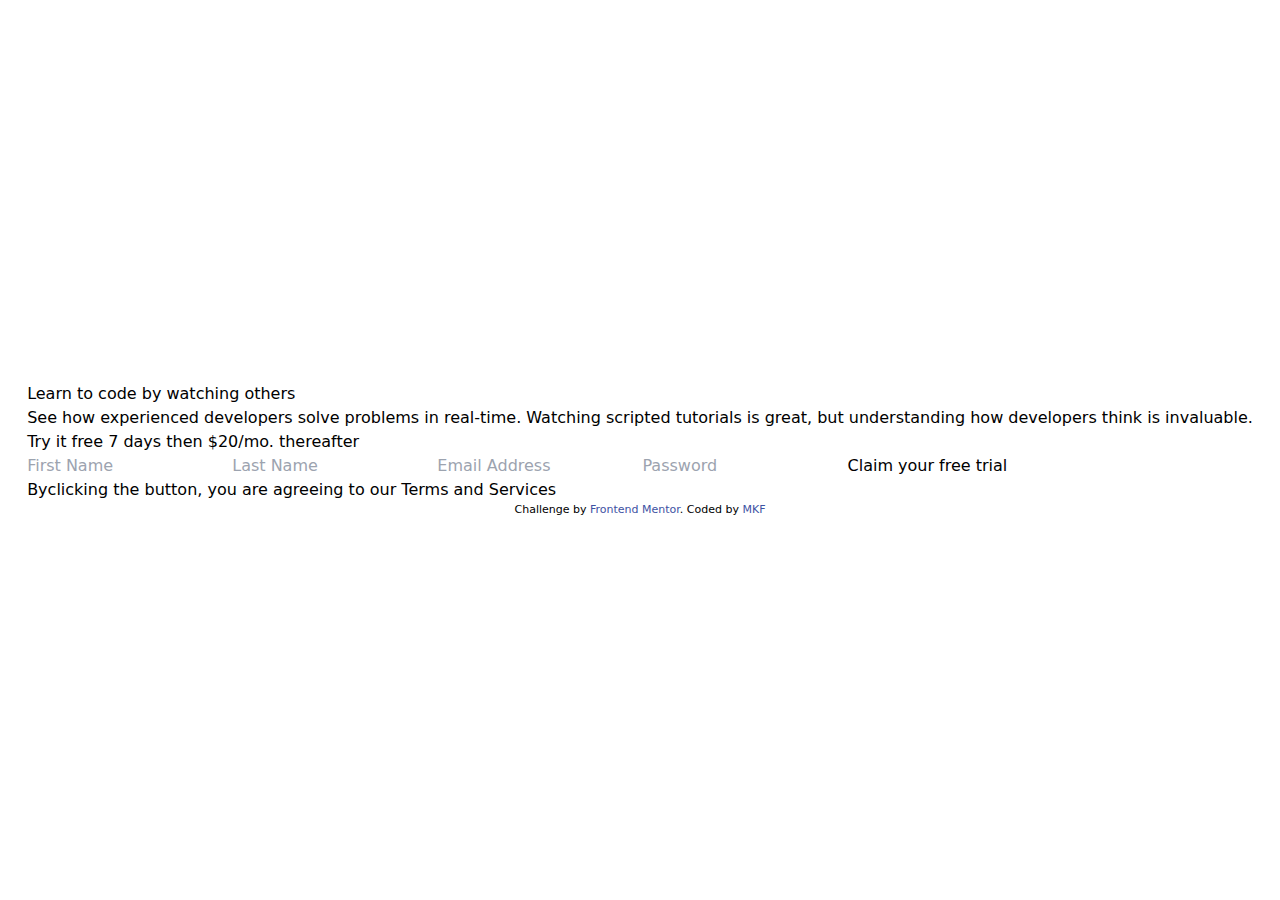
==== index.html @ ff84cf1b "test netlify settings and remove comment on meta tag" ====
<!DOCTYPE html>
<html lang="en">
  <head>
    <meta charset="UTF-8" />
    <meta name="viewport" content="width=device-width, initial-scale=1.0" />

    <link
      rel="icon"
      type="image/png"
      sizes="32x32"
      href="./images/favicon-32x32.png"
    />
    <link rel="preconnect" href="https://fonts.googleapis.com" />
    <link rel="preconnect" href="https://fonts.gstatic.com" crossorigin />
    <link
      href="https://fonts.googleapis.com/css2?family=Poppins:wght@400;500;600;700&display=swap"
      rel="stylesheet"
    />
    <link rel="stylesheet" href="css/style.css" />
    <title>Intro component with sign up form</title>

    <!-- Feel free to remove these styles or customise in your own stylesheet 👍 -->
    <style>
      .attribution {
        font-size: 11px;
        text-align: center;
      }
      .attribution a {
        color: hsl(228, 45%, 44%);
      }
    </style>
  </head>
  <body class="grid place-content-center min-h-screen">
    <main class="flex flex-col">
      <!-- -------------- First div start here ------------------------------- -->
      <div>
        <h1>Learn to code by watching others</h1>
        <p>
          See how experienced developers solve problems in real-time. Watching
          scripted tutorials is great, but understanding how developers think is
          invaluable.
        </p>
      </div>

      <!-- --------------- Second div start here ----------------------------- -->
      <div>
        <p>Try it free 7 days then $20/mo. thereafter</p>
        <form action="/" method="GET">
          <input type="text" placeholder="First Name" />
          <input type="text" placeholder="Last Name" />
          <input type="email" placeholder="Email Address" />
          <input type="password" placeholder="Password" />

          <button>Claim your free trial</button>
          <p>
            Byclicking the button, you are agreeing to our
            <span>Terms and Services</span>
          </p>
        </form>
      </div>
    </main>

    <footer>
      <p class="attribution">
        Challenge by
        <a href="https://www.frontendmentor.io?ref=challenge" target="_blank"
          >Frontend Mentor</a
        >. Coded by <a href="#">MKF</a>
      </p>
    </footer>
  </body>
</html>
---- css/style.css ----
/*
! tailwindcss v3.3.2 | MIT License | https://tailwindcss.com
*/

/*
1. Prevent padding and border from affecting element width. (https://github.com/mozdevs/cssremedy/issues/4)
2. Allow adding a border to an element by just adding a border-width. (https://github.com/tailwindcss/tailwindcss/pull/116)
*/

*,
::before,
::after {
  box-sizing: border-box;
  /* 1 */
  border-width: 0;
  /* 2 */
  border-style: solid;
  /* 2 */
  border-color: #e5e7eb;
  /* 2 */
}

::before,
::after {
  --tw-content: '';
}

/*
1. Use a consistent sensible line-height in all browsers.
2. Prevent adjustments of font size after orientation changes in iOS.
3. Use a more readable tab size.
4. Use the user's configured `sans` font-family by default.
5. Use the user's configured `sans` font-feature-settings by default.
6. Use the user's configured `sans` font-variation-settings by default.
*/

html {
  line-height: 1.5;
  /* 1 */
  -webkit-text-size-adjust: 100%;
  /* 2 */
  -moz-tab-size: 4;
  /* 3 */
  -o-tab-size: 4;
     tab-size: 4;
  /* 3 */
  font-family: ui-sans-serif, system-ui, -apple-system, BlinkMacSystemFont, "Segoe UI", Roboto, "Helvetica Neue", Arial, "Noto Sans", sans-serif, "Apple Color Emoji", "Segoe UI Emoji", "Segoe UI Symbol", "Noto Color Emoji";
  /* 4 */
  font-feature-settings: normal;
  /* 5 */
  font-variation-settings: normal;
  /* 6 */
}

/*
1. Remove the margin in all browsers.
2. Inherit line-height from `html` so users can set them as a class directly on the `html` element.
*/

body {
  margin: 0;
  /* 1 */
  line-height: inherit;
  /* 2 */
}

/*
1. Add the correct height in Firefox.
2. Correct the inheritance of border color in Firefox. (https://bugzilla.mozilla.org/show_bug.cgi?id=190655)
3. Ensure horizontal rules are visible by default.
*/

hr {
  height: 0;
  /* 1 */
  color: inherit;
  /* 2 */
  border-top-width: 1px;
  /* 3 */
}

/*
Add the correct text decoration in Chrome, Edge, and Safari.
*/

abbr:where([title]) {
  -webkit-text-decoration: underline dotted;
          text-decoration: underline dotted;
}

/*
Remove the default font size and weight for headings.
*/

h1,
h2,
h3,
h4,
h5,
h6 {
  font-size: inherit;
  font-weight: inherit;
}

/*
Reset links to optimize for opt-in styling instead of opt-out.
*/

a {
  color: inherit;
  text-decoration: inherit;
}

/*
Add the correct font weight in Edge and Safari.
*/

b,
strong {
  font-weight: bolder;
}

/*
1. Use the user's configured `mono` font family by default.
2. Correct the odd `em` font sizing in all browsers.
*/

code,
kbd,
samp,
pre {
  font-family: ui-monospace, SFMono-Regular, Menlo, Monaco, Consolas, "Liberation Mono", "Courier New", monospace;
  /* 1 */
  font-size: 1em;
  /* 2 */
}

/*
Add the correct font size in all browsers.
*/

small {
  font-size: 80%;
}

/*
Prevent `sub` and `sup` elements from affecting the line height in all browsers.
*/

sub,
sup {
  font-size: 75%;
  line-height: 0;
  position: relative;
  vertical-align: baseline;
}

sub {
  bottom: -0.25em;
}

sup {
  top: -0.5em;
}

/*
1. Remove text indentation from table contents in Chrome and Safari. (https://bugs.chromium.org/p/chromium/issues/detail?id=999088, https://bugs.webkit.org/show_bug.cgi?id=201297)
2. Correct table border color inheritance in all Chrome and Safari. (https://bugs.chromium.org/p/chromium/issues/detail?id=935729, https://bugs.webkit.org/show_bug.cgi?id=195016)
3. Remove gaps between table borders by default.
*/

table {
  text-indent: 0;
  /* 1 */
  border-color: inherit;
  /* 2 */
  border-collapse: collapse;
  /* 3 */
}

/*
1. Change the font styles in all browsers.
2. Remove the margin in Firefox and Safari.
3. Remove default padding in all browsers.
*/

button,
input,
optgroup,
select,
textarea {
  font-family: inherit;
  /* 1 */
  font-size: 100%;
  /* 1 */
  font-weight: inherit;
  /* 1 */
  line-height: inherit;
  /* 1 */
  color: inherit;
  /* 1 */
  margin: 0;
  /* 2 */
  padding: 0;
  /* 3 */
}

/*
Remove the inheritance of text transform in Edge and Firefox.
*/

button,
select {
  text-transform: none;
}

/*
1. Correct the inability to style clickable types in iOS and Safari.
2. Remove default button styles.
*/

button,
[type='button'],
[type='reset'],
[type='submit'] {
  -webkit-appearance: button;
  /* 1 */
  background-color: transparent;
  /* 2 */
  background-image: none;
  /* 2 */
}

/*
Use the modern Firefox focus style for all focusable elements.
*/

:-moz-focusring {
  outline: auto;
}

/*
Remove the additional `:invalid` styles in Firefox. (https://github.com/mozilla/gecko-dev/blob/2f9eacd9d3d995c937b4251a5557d95d494c9be1/layout/style/res/forms.css#L728-L737)
*/

:-moz-ui-invalid {
  box-shadow: none;
}

/*
Add the correct vertical alignment in Chrome and Firefox.
*/

progress {
  vertical-align: baseline;
}

/*
Correct the cursor style of increment and decrement buttons in Safari.
*/

::-webkit-inner-spin-button,
::-webkit-outer-spin-button {
  height: auto;
}

/*
1. Correct the odd appearance in Chrome and Safari.
2. Correct the outline style in Safari.
*/

[type='search'] {
  -webkit-appearance: textfield;
  /* 1 */
  outline-offset: -2px;
  /* 2 */
}

/*
Remove the inner padding in Chrome and Safari on macOS.
*/

::-webkit-search-decoration {
  -webkit-appearance: none;
}

/*
1. Correct the inability to style clickable types in iOS and Safari.
2. Change font properties to `inherit` in Safari.
*/

::-webkit-file-upload-button {
  -webkit-appearance: button;
  /* 1 */
  font: inherit;
  /* 2 */
}

/*
Add the correct display in Chrome and Safari.
*/

summary {
  display: list-item;
}

/*
Removes the default spacing and border for appropriate elements.
*/

blockquote,
dl,
dd,
h1,
h2,
h3,
h4,
h5,
h6,
hr,
figure,
p,
pre {
  margin: 0;
}

fieldset {
  margin: 0;
  padding: 0;
}

legend {
  padding: 0;
}

ol,
ul,
menu {
  list-style: none;
  margin: 0;
  padding: 0;
}

/*
Prevent resizing textareas horizontally by default.
*/

textarea {
  resize: vertical;
}

/*
1. Reset the default placeholder opacity in Firefox. (https://github.com/tailwindlabs/tailwindcss/issues/3300)
2. Set the default placeholder color to the user's configured gray 400 color.
*/

input::-moz-placeholder, textarea::-moz-placeholder {
  opacity: 1;
  /* 1 */
  color: #9ca3af;
  /* 2 */
}

input::placeholder,
textarea::placeholder {
  opacity: 1;
  /* 1 */
  color: #9ca3af;
  /* 2 */
}

/*
Set the default cursor for buttons.
*/

button,
[role="button"] {
  cursor: pointer;
}

/*
Make sure disabled buttons don't get the pointer cursor.
*/

:disabled {
  cursor: default;
}

/*
1. Make replaced elements `display: block` by default. (https://github.com/mozdevs/cssremedy/issues/14)
2. Add `vertical-align: middle` to align replaced elements more sensibly by default. (https://github.com/jensimmons/cssremedy/issues/14#issuecomment-634934210)
   This can trigger a poorly considered lint error in some tools but is included by design.
*/

img,
svg,
video,
canvas,
audio,
iframe,
embed,
object {
  display: block;
  /* 1 */
  vertical-align: middle;
  /* 2 */
}

/*
Constrain images and videos to the parent width and preserve their intrinsic aspect ratio. (https://github.com/mozdevs/cssremedy/issues/14)
*/

img,
video {
  max-width: 100%;
  height: auto;
}

/* Make elements with the HTML hidden attribute stay hidden by default */

[hidden] {
  display: none;
}

*, ::before, ::after {
  --tw-border-spacing-x: 0;
  --tw-border-spacing-y: 0;
  --tw-translate-x: 0;
  --tw-translate-y: 0;
  --tw-rotate: 0;
  --tw-skew-x: 0;
  --tw-skew-y: 0;
  --tw-scale-x: 1;
  --tw-scale-y: 1;
  --tw-pan-x:  ;
  --tw-pan-y:  ;
  --tw-pinch-zoom:  ;
  --tw-scroll-snap-strictness: proximity;
  --tw-gradient-from-position:  ;
  --tw-gradient-via-position:  ;
  --tw-gradient-to-position:  ;
  --tw-ordinal:  ;
  --tw-slashed-zero:  ;
  --tw-numeric-figure:  ;
  --tw-numeric-spacing:  ;
  --tw-numeric-fraction:  ;
  --tw-ring-inset:  ;
  --tw-ring-offset-width: 0px;
  --tw-ring-offset-color: #fff;
  --tw-ring-color: rgb(59 130 246 / 0.5);
  --tw-ring-offset-shadow: 0 0 #0000;
  --tw-ring-shadow: 0 0 #0000;
  --tw-shadow: 0 0 #0000;
  --tw-shadow-colored: 0 0 #0000;
  --tw-blur:  ;
  --tw-brightness:  ;
  --tw-contrast:  ;
  --tw-grayscale:  ;
  --tw-hue-rotate:  ;
  --tw-invert:  ;
  --tw-saturate:  ;
  --tw-sepia:  ;
  --tw-drop-shadow:  ;
  --tw-backdrop-blur:  ;
  --tw-backdrop-brightness:  ;
  --tw-backdrop-contrast:  ;
  --tw-backdrop-grayscale:  ;
  --tw-backdrop-hue-rotate:  ;
  --tw-backdrop-invert:  ;
  --tw-backdrop-opacity:  ;
  --tw-backdrop-saturate:  ;
  --tw-backdrop-sepia:  ;
}

::backdrop {
  --tw-border-spacing-x: 0;
  --tw-border-spacing-y: 0;
  --tw-translate-x: 0;
  --tw-translate-y: 0;
  --tw-rotate: 0;
  --tw-skew-x: 0;
  --tw-skew-y: 0;
  --tw-scale-x: 1;
  --tw-scale-y: 1;
  --tw-pan-x:  ;
  --tw-pan-y:  ;
  --tw-pinch-zoom:  ;
  --tw-scroll-snap-strictness: proximity;
  --tw-gradient-from-position:  ;
  --tw-gradient-via-position:  ;
  --tw-gradient-to-position:  ;
  --tw-ordinal:  ;
  --tw-slashed-zero:  ;
  --tw-numeric-figure:  ;
  --tw-numeric-spacing:  ;
  --tw-numeric-fraction:  ;
  --tw-ring-inset:  ;
  --tw-ring-offset-width: 0px;
  --tw-ring-offset-color: #fff;
  --tw-ring-color: rgb(59 130 246 / 0.5);
  --tw-ring-offset-shadow: 0 0 #0000;
  --tw-ring-shadow: 0 0 #0000;
  --tw-shadow: 0 0 #0000;
  --tw-shadow-colored: 0 0 #0000;
  --tw-blur:  ;
  --tw-brightness:  ;
  --tw-contrast:  ;
  --tw-grayscale:  ;
  --tw-hue-rotate:  ;
  --tw-invert:  ;
  --tw-saturate:  ;
  --tw-sepia:  ;
  --tw-drop-shadow:  ;
  --tw-backdrop-blur:  ;
  --tw-backdrop-brightness:  ;
  --tw-backdrop-contrast:  ;
  --tw-backdrop-grayscale:  ;
  --tw-backdrop-hue-rotate:  ;
  --tw-backdrop-invert:  ;
  --tw-backdrop-opacity:  ;
  --tw-backdrop-saturate:  ;
  --tw-backdrop-sepia:  ;
}

.flex {
  display: flex;
}

.grid {
  display: grid;
}

.min-h-screen {
  min-height: 100vh;
}

.flex-col {
  flex-direction: column;
}

.place-content-center {
  place-content: center;
}
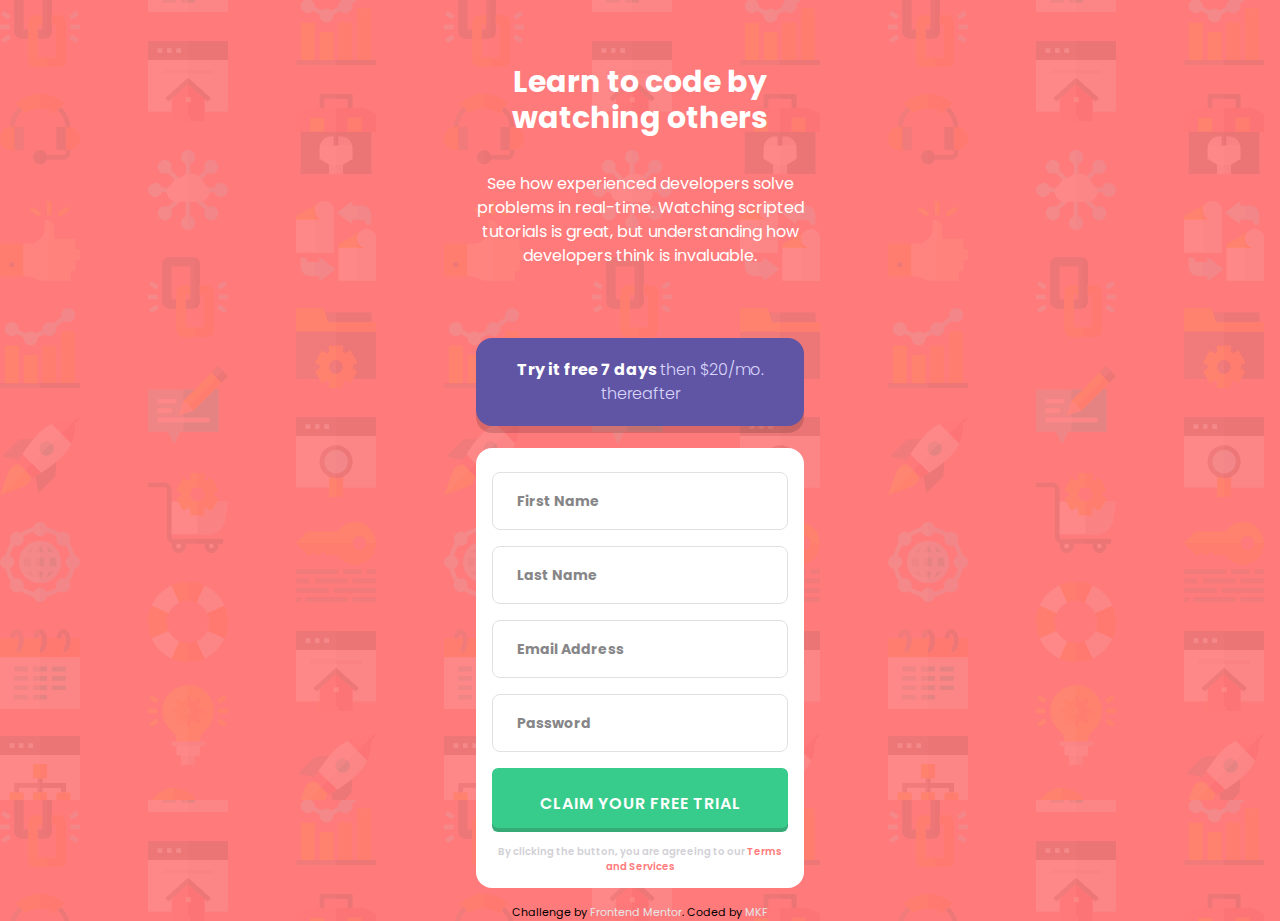
==== commit 7854a884: "finished mobile design" ====
--- a/index.html
+++ b/index.html
@@ -26,41 +26,42 @@
         text-align: center;
       }
       .attribution a {
-        color: hsl(228, 45%, 44%);
+        color: hsl(0, 0%, 90%);
       }
     </style>
   </head>
-  <body class="grid place-content-center min-h-screen">
-    <main class="flex flex-col">
+  <body class="grid place-content-center min-h-screen bg-mobile-bg bg-Red lg:bg-desktop-bg">
+    <main class="flex flex-col max-w-[328px] text-center mt-16">
       <!-- -------------- First div start here ------------------------------- -->
       <div>
-        <h1>Learn to code by watching others</h1>
-        <p>
+        <h1 class="text-white text-3xl font-bold mb-9">Learn to code by watching others</h1>
+        <p class="text-white mb-[70px]">
           See how experienced developers solve problems in real-time. Watching
           scripted tutorials is great, but understanding how developers think is
           invaluable.
         </p>
       </div>
+      
 
       <!-- --------------- Second div start here ----------------------------- -->
       <div>
-        <p>Try it free 7 days then $20/mo. thereafter</p>
-        <form action="/" method="GET">
+        <p class="bg-Blue text-white py-5 px-5 font-bold rounded-2xl mb-[22px]">Try it free 7 days <span class=" text-[#d9d5fb] font-light">then <br class="lg:hidden ">$20/mo. thereafter</span></p>
+        <form action="/" method="GET" class="min-h-[440px] bg-white rounded-2xl px-4">
           <input type="text" placeholder="First Name" />
           <input type="text" placeholder="Last Name" />
           <input type="email" placeholder="Email Address" />
           <input type="password" placeholder="Password" />
 
-          <button>Claim your free trial</button>
-          <p>
-            Byclicking the button, you are agreeing to our
-            <span>Terms and Services</span>
+          <button class="uppercase bg-Green  rounded-md p-[0.75em] pt-[1.5em] text-white w-full mt-2 font-semibold tracking-wider mb-4">Claim your free trial</button>
+          <p class="text-[10px] text-[#d2d1d7] font-semibold text-center">
+            By clicking the button, you are agreeing to <br class="lg:hidden">our
+            <span class="text-Red">Terms and Services</span>
           </p>
         </form>
       </div>
     </main>
 
-    <footer>
+    <footer class="mt-4">
       <p class="attribution">
         Challenge by
         <a href="https://www.frontendmentor.io?ref=challenge" target="_blank"
--- a/css/style.css
+++ b/css/style.css
@@ -44,7 +44,7 @@
   -o-tab-size: 4;
      tab-size: 4;
   /* 3 */
-  font-family: ui-sans-serif, system-ui, -apple-system, BlinkMacSystemFont, "Segoe UI", Roboto, "Helvetica Neue", Arial, "Noto Sans", sans-serif, "Apple Color Emoji", "Segoe UI Emoji", "Segoe UI Symbol", "Noto Color Emoji";
+  font-family: Poppins, sans-serif;
   /* 4 */
   font-feature-settings: normal;
   /* 5 */
@@ -522,6 +522,46 @@
   --tw-backdrop-sepia:  ;
 }
 
+.mb-9 {
+  margin-bottom: 2.25rem;
+}
+
+.mb-\[22px\] {
+  margin-bottom: 22px;
+}
+
+.mb-\[70px\] {
+  margin-bottom: 70px;
+}
+
+.mt-2 {
+  margin-top: 0.5rem;
+}
+
+.mb-4 {
+  margin-bottom: 1rem;
+}
+
+.mt-4 {
+  margin-top: 1rem;
+}
+
+.mt-9 {
+  margin-top: 2.25rem;
+}
+
+.mt-1 {
+  margin-top: 0.25rem;
+}
+
+.mt-14 {
+  margin-top: 3.5rem;
+}
+
+.mt-16 {
+  margin-top: 4rem;
+}
+
 .flex {
   display: flex;
 }
@@ -530,14 +570,261 @@
   display: grid;
 }
 
+.min-h-\[440px\] {
+  min-height: 440px;
+}
+
 .min-h-screen {
   min-height: 100vh;
 }
 
+.w-full {
+  width: 100%;
+}
+
+.max-w-\[328px\] {
+  max-width: 328px;
+}
+
 .flex-col {
   flex-direction: column;
 }
 
 .place-content-center {
   place-content: center;
+}
+
+.rounded-2xl {
+  border-radius: 1rem;
+}
+
+.rounded-xl {
+  border-radius: 0.75rem;
+}
+
+.rounded-md {
+  border-radius: 0.375rem;
+}
+
+.rounded-sm {
+  border-radius: 0.125rem;
+}
+
+.bg-Blue {
+  --tw-bg-opacity: 1;
+  background-color: hsl(248 32% 49% / var(--tw-bg-opacity));
+}
+
+.bg-Green {
+  --tw-bg-opacity: 1;
+  background-color: hsl(154 59% 51% / var(--tw-bg-opacity));
+}
+
+.bg-Red {
+  --tw-bg-opacity: 1;
+  background-color: hsl(0 100% 74% / var(--tw-bg-opacity));
+}
+
+.bg-white {
+  --tw-bg-opacity: 1;
+  background-color: rgb(255 255 255 / var(--tw-bg-opacity));
+}
+
+.bg-mobile-bg {
+  background-image: url('/images/bg-intro-mobile.png');
+}
+
+.p-4 {
+  padding: 1rem;
+}
+
+.p-\[0\.75em\] {
+  padding: 0.75em;
+}
+
+.px-4 {
+  padding-left: 1rem;
+  padding-right: 1rem;
+}
+
+.px-5 {
+  padding-left: 1.25rem;
+  padding-right: 1.25rem;
+}
+
+.py-5 {
+  padding-top: 1.25rem;
+  padding-bottom: 1.25rem;
+}
+
+.pt-3 {
+  padding-top: 0.75rem;
+}
+
+.pt-\[1\.5em\] {
+  padding-top: 1.5em;
+}
+
+.text-center {
+  text-align: center;
+}
+
+.text-3xl {
+  font-size: 1.875rem;
+  line-height: 2.25rem;
+}
+
+.text-sm {
+  font-size: 0.875rem;
+  line-height: 1.25rem;
+}
+
+.text-xs {
+  font-size: 0.75rem;
+  line-height: 1rem;
+}
+
+.text-\[10px\] {
+  font-size: 10px;
+}
+
+.font-bold {
+  font-weight: 700;
+}
+
+.font-light {
+  font-weight: 300;
+}
+
+.font-semibold {
+  font-weight: 600;
+}
+
+.font-extralight {
+  font-weight: 200;
+}
+
+.uppercase {
+  text-transform: uppercase;
+}
+
+.tracking-wider {
+  letter-spacing: 0.05em;
+}
+
+.text-white {
+  --tw-text-opacity: 1;
+  color: rgb(255 255 255 / var(--tw-text-opacity));
+}
+
+.text-GrayishBlue {
+  --tw-text-opacity: 1;
+  color: hsl(246 25% 77% / var(--tw-text-opacity));
+}
+
+.text-\[\#cbcad1\] {
+  --tw-text-opacity: 1;
+  color: rgb(203 202 209 / var(--tw-text-opacity));
+}
+
+.text-\[\#cccbd3\] {
+  --tw-text-opacity: 1;
+  color: rgb(204 203 211 / var(--tw-text-opacity));
+}
+
+.text-black {
+  --tw-text-opacity: 1;
+  color: rgb(0 0 0 / var(--tw-text-opacity));
+}
+
+.text-gray-500 {
+  --tw-text-opacity: 1;
+  color: rgb(107 114 128 / var(--tw-text-opacity));
+}
+
+.text-\[\#bbb6df\] {
+  --tw-text-opacity: 1;
+  color: rgb(187 182 223 / var(--tw-text-opacity));
+}
+
+.text-\[\#d1ccef\] {
+  --tw-text-opacity: 1;
+  color: rgb(209 204 239 / var(--tw-text-opacity));
+}
+
+.text-\[\#c7c5d1\] {
+  --tw-text-opacity: 1;
+  color: rgb(199 197 209 / var(--tw-text-opacity));
+}
+
+.text-\[\#\] {
+  color: #;
+}
+
+.text-\[\#9b95c4\] {
+  --tw-text-opacity: 1;
+  color: rgb(155 149 196 / var(--tw-text-opacity));
+}
+
+.text-\[\#d9d5fb\] {
+  --tw-text-opacity: 1;
+  color: rgb(217 213 251 / var(--tw-text-opacity));
+}
+
+.text-\[\#d2d1d7\] {
+  --tw-text-opacity: 1;
+  color: rgb(210 209 215 / var(--tw-text-opacity));
+}
+
+.text-Red {
+  --tw-text-opacity: 1;
+  color: hsl(0 100% 74% / var(--tw-text-opacity));
+}
+
+main div > p:first-child {
+  box-shadow: 0px 7px 0px 0px #00000024;
+}
+
+input {
+  text-indent: 0.5rem;
+  padding: 1em 1em;
+  border: 1px solid rgb(199, 199, 199);
+  border-radius: 8px;
+  border-color: #e1e1e1;
+  margin: 0.5em 0;
+  width: 100%;
+}
+
+input::-moz-placeholder {
+  font-weight: 700;
+  color: hsl(240, 1%, 53%);
+  font-size: 0.875rem;
+}
+
+input::placeholder {
+  font-weight: 700;
+  color: hsl(240, 1%, 53%);
+  font-size: 0.875rem;
+}
+
+input:first-child {
+  margin-top: 1.5em;
+}
+
+input:focus{
+  outline-color: hsl(0, 100%, 74%);
+}
+
+button {
+  box-shadow: 0 4px 0 0 hsl(154, 52%, 44%);
+}
+
+@media (min-width: 1024px) {
+  .lg\:hidden {
+    display: none;
+  }
+
+  .lg\:bg-desktop-bg {
+    background-image: url('/images/bg-intro-desktop.png');
+  }
 }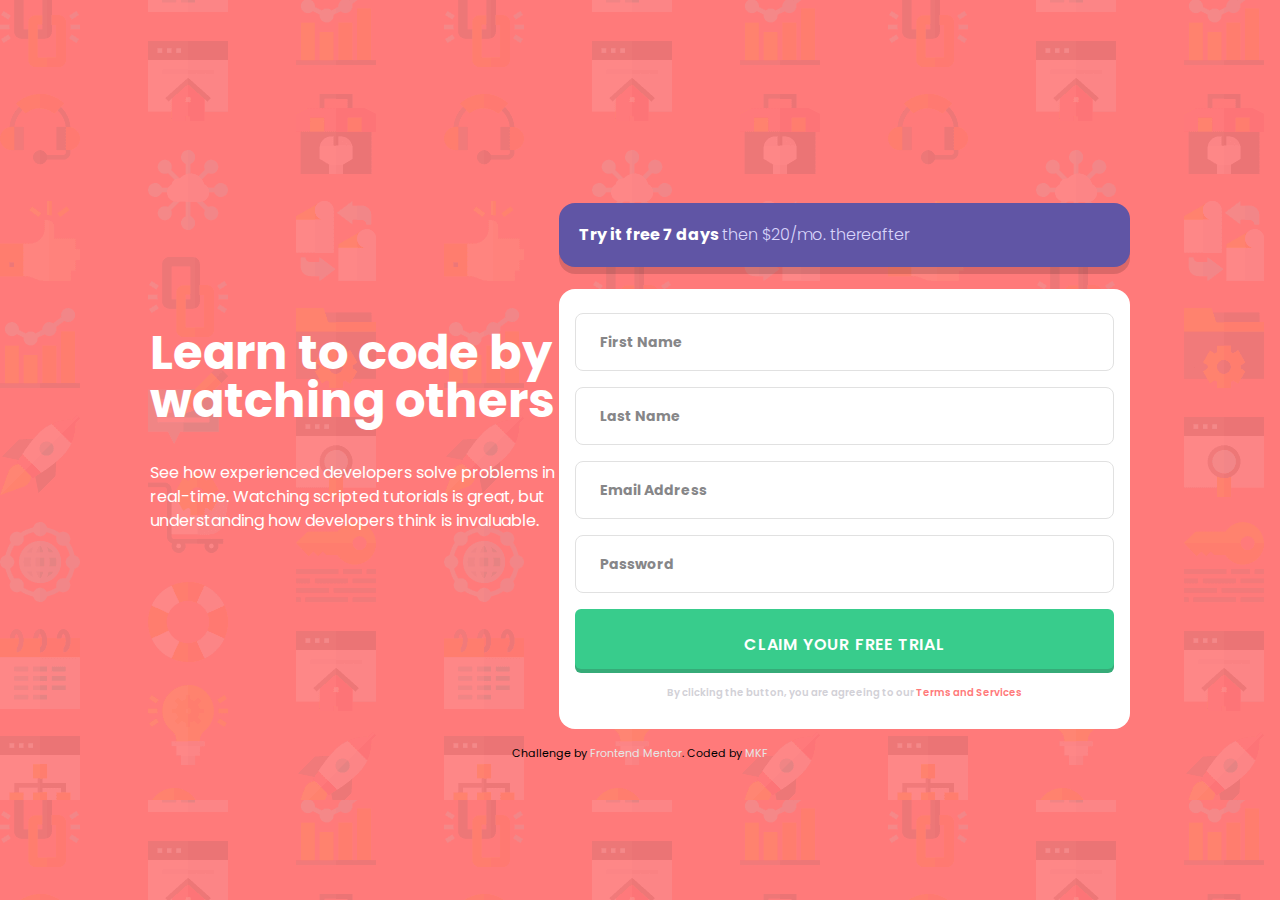
==== commit 531635dd: "layout for lg screen is done" ====
--- a/index.html
+++ b/index.html
@@ -31,10 +31,10 @@
     </style>
   </head>
   <body class="grid place-content-center min-h-screen bg-mobile-bg bg-Red lg:bg-desktop-bg">
-    <main class="flex flex-col max-w-[328px] text-center mt-16">
+    <main class="flex flex-col max-w-[328px] text-center mt-16 lg:flex-row lg:max-w-full lg:px-[150px] lg:text-left lg:items-center lg:gap:16">
       <!-- -------------- First div start here ------------------------------- -->
       <div>
-        <h1 class="text-white text-3xl font-bold mb-9">Learn to code by watching others</h1>
+        <h1 class="text-white text-3xl font-bold mb-9 lg:text-5xl">Learn to code by watching others</h1>
         <p class="text-white mb-[70px]">
           See how experienced developers solve problems in real-time. Watching
           scripted tutorials is great, but understanding how developers think is
--- a/css/style.css
+++ b/css/style.css
@@ -586,12 +586,20 @@
   max-width: 328px;
 }
 
+.cursor-pointer {
+  cursor: pointer;
+}
+
 .flex-col {
   flex-direction: column;
 }
 
 .place-content-center {
   place-content: center;
+}
+
+.items-center {
+  align-items: center;
 }
 
 .rounded-2xl {
@@ -824,7 +832,65 @@
     display: none;
   }
 
+  .lg\:w-full {
+    width: 100%;
+  }
+
+  .lg\:max-w-full {
+    max-width: 100%;
+  }
+
+  .lg\:flex-row {
+    flex-direction: row;
+  }
+
+  .lg\:items-center {
+    align-items: center;
+  }
+
+  .lg\:gap-8 {
+    gap: 2rem;
+  }
+
+  .lg\:gap-20 {
+    gap: 5rem;
+  }
+
+  .lg\:gap-16 {
+    gap: 4rem;
+  }
+
   .lg\:bg-desktop-bg {
     background-image: url('/images/bg-intro-desktop.png');
   }
+
+  .lg\:px-\[167px\] {
+    padding-left: 167px;
+    padding-right: 167px;
+  }
+
+  .lg\:px-\[16px\] {
+    padding-left: 16px;
+    padding-right: 16px;
+  }
+
+  .lg\:px-\[150px\] {
+    padding-left: 150px;
+    padding-right: 150px;
+  }
+
+  .lg\:text-left {
+    text-align: left;
+  }
+
+  .lg\:text-5xl {
+    font-size: 3rem;
+    line-height: 1;
+  }
+}
+
+@media (min-width: 1280px) {
+  .xl\:max-w-full {
+    max-width: 100%;
+  }
 }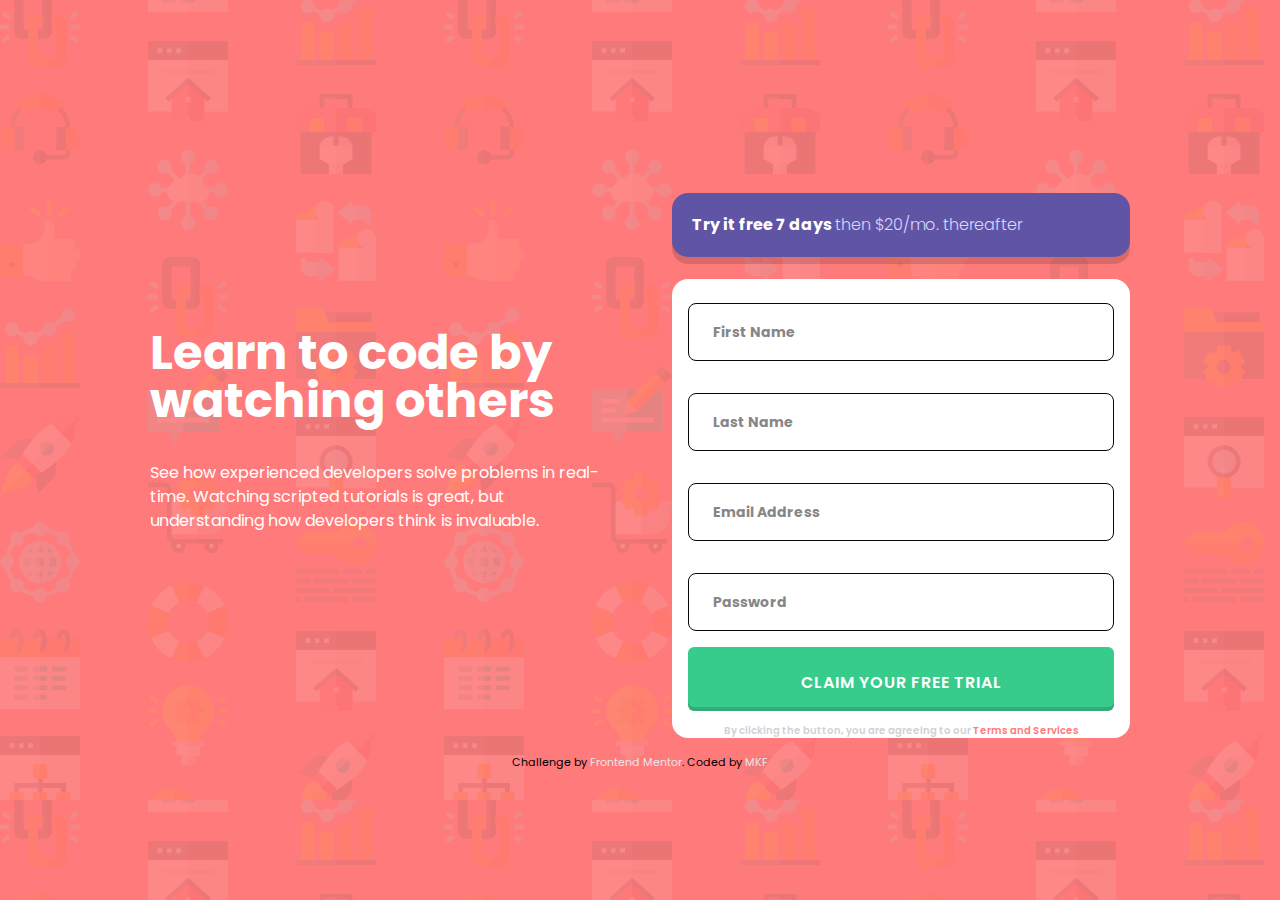
==== commit 9e942d4a: "finished desktop design" ====
--- a/index.html
+++ b/index.html
@@ -30,31 +30,63 @@
       }
     </style>
   </head>
-  <body class="grid place-content-center min-h-screen bg-mobile-bg bg-Red lg:bg-desktop-bg">
-    <main class="flex flex-col max-w-[328px] text-center mt-16 lg:flex-row lg:max-w-full lg:px-[150px] lg:text-left lg:items-center lg:gap:16">
+  <body
+    class="grid place-content-center min-h-screen bg-mobile-bg bg-Red lg:bg-desktop-bg"
+  >
+    <main
+      class="flex flex-col max-w-[328px] text-center mt-16 lg:flex-row lg:max-w-full lg:px-[150px] lg:text-left lg:items-center xl:gap-16"
+    >
       <!-- -------------- First div start here ------------------------------- -->
-      <div>
-        <h1 class="text-white text-3xl font-bold mb-9 lg:text-5xl">Learn to code by watching others</h1>
+      <div class="flex-1">
+        <h1 class="text-white text-3xl font-bold mb-9 lg:text-5xl">
+          Learn to code by watching others
+        </h1>
         <p class="text-white mb-[70px]">
           See how experienced developers solve problems in real-time. Watching
           scripted tutorials is great, but understanding how developers think is
           invaluable.
         </p>
       </div>
-      
 
       <!-- --------------- Second div start here ----------------------------- -->
-      <div>
-        <p class="bg-Blue text-white py-5 px-5 font-bold rounded-2xl mb-[22px]">Try it free 7 days <span class=" text-[#d9d5fb] font-light">then <br class="lg:hidden ">$20/mo. thereafter</span></p>
-        <form action="/" method="GET" class="min-h-[440px] bg-white rounded-2xl px-4">
-          <input type="text" placeholder="First Name" />
-          <input type="text" placeholder="Last Name" />
-          <input type="email" placeholder="Email Address" />
-          <input type="password" placeholder="Password" />
-
-          <button class="uppercase bg-Green  rounded-md p-[0.75em] pt-[1.5em] text-white w-full mt-2 font-semibold tracking-wider mb-4">Claim your free trial</button>
+      <div class="flex-1">
+        <p class="bg-Blue text-white py-5 px-5 font-bold rounded-2xl mb-[22px]">
+          Try it free 7 days
+          <span class="text-[#d9d5fb] font-light"
+            >then <br class="lg:hidden" />$20/mo. thereafter</span
+          >
+        </p>
+        <form
+          action="/"
+          method="GET"
+          class="min-h-[440px] bg-white rounded-2xl px-4"
+        >
+          <div class="relative">
+            <input type="text" placeholder="First Name" />
+            <p class="error-message">First name cannot be empty</p>
+            <img src="images/icon-error.svg" alt="error icon" class="absolute top-[38%] right-[2.75rem]"/>
+          </div>
+          <div class="relative"><input type="text" placeholder="Last Name" />
+            <p class="error-message">Last name cannot be empty</p>
+            <img src="images/icon-error.svg" alt="error icon" class="absolute top-[38%] right-[2.75rem]"/>
+          </div>
+          <div class="relative"><input type="email" placeholder="Email Address" />
+            <p class="error-message">Looks like this is not an email</p>
+            <img src="images/icon-error.svg" alt="error icon" class="absolute top-[38%] right-[2.75rem]"/>
+          </div>
+          <div class="relative"><input type="password" placeholder="Password" />
+          
+            <p class="error-message">Password cannot be empty</p>
+            <img src="images/icon-error.svg" alt="error icon" class="absolute top-[38%] right-[2.75rem]" id="last-error-icon"/>
+          </div>
+          <button
+            class="uppercase bg-Green rounded-md p-[0.75em] pt-[1.5em] text-white w-full mt-2 font-semibold tracking-wider mb-4"
+          >
+            Claim your free trial
+          </button>
           <p class="text-[10px] text-[#d2d1d7] font-semibold text-center">
-            By clicking the button, you are agreeing to <br class="lg:hidden">our
+            By clicking the button, you are agreeing to
+            <br class="lg:hidden" />our
             <span class="text-Red">Terms and Services</span>
           </p>
         </form>
--- a/css/style.css
+++ b/css/style.css
@@ -522,6 +522,26 @@
   --tw-backdrop-sepia:  ;
 }
 
+.absolute {
+  position: absolute;
+}
+
+.relative {
+  position: relative;
+}
+
+.right-\[2\.75rem\] {
+  right: 2.75rem;
+}
+
+.top-\[38\%\] {
+  top: 38%;
+}
+
+.mb-4 {
+  margin-bottom: 1rem;
+}
+
 .mb-9 {
   margin-bottom: 2.25rem;
 }
@@ -534,34 +554,18 @@
   margin-bottom: 70px;
 }
 
+.mt-16 {
+  margin-top: 4rem;
+}
+
 .mt-2 {
   margin-top: 0.5rem;
 }
 
-.mb-4 {
-  margin-bottom: 1rem;
-}
-
 .mt-4 {
   margin-top: 1rem;
 }
 
-.mt-9 {
-  margin-top: 2.25rem;
-}
-
-.mt-1 {
-  margin-top: 0.25rem;
-}
-
-.mt-14 {
-  margin-top: 3.5rem;
-}
-
-.mt-16 {
-  margin-top: 4rem;
-}
-
 .flex {
   display: flex;
 }
@@ -586,8 +590,8 @@
   max-width: 328px;
 }
 
-.cursor-pointer {
-  cursor: pointer;
+.flex-1 {
+  flex: 1 1 0%;
 }
 
 .flex-col {
@@ -598,24 +602,12 @@
   place-content: center;
 }
 
-.items-center {
-  align-items: center;
-}
-
 .rounded-2xl {
   border-radius: 1rem;
 }
 
-.rounded-xl {
-  border-radius: 0.75rem;
-}
-
 .rounded-md {
   border-radius: 0.375rem;
-}
-
-.rounded-sm {
-  border-radius: 0.125rem;
 }
 
 .bg-Blue {
@@ -642,10 +634,6 @@
   background-image: url('/images/bg-intro-mobile.png');
 }
 
-.p-4 {
-  padding: 1rem;
-}
-
 .p-\[0\.75em\] {
   padding: 0.75em;
 }
@@ -665,10 +653,6 @@
   padding-bottom: 1.25rem;
 }
 
-.pt-3 {
-  padding-top: 0.75rem;
-}
-
 .pt-\[1\.5em\] {
   padding-top: 1.5em;
 }
@@ -682,16 +666,6 @@
   line-height: 2.25rem;
 }
 
-.text-sm {
-  font-size: 0.875rem;
-  line-height: 1.25rem;
-}
-
-.text-xs {
-  font-size: 0.75rem;
-  line-height: 1rem;
-}
-
 .text-\[10px\] {
   font-size: 10px;
 }
@@ -708,16 +682,27 @@
   font-weight: 600;
 }
 
-.font-extralight {
-  font-weight: 200;
-}
-
 .uppercase {
   text-transform: uppercase;
 }
 
 .tracking-wider {
   letter-spacing: 0.05em;
+}
+
+.text-Red {
+  --tw-text-opacity: 1;
+  color: hsl(0 100% 74% / var(--tw-text-opacity));
+}
+
+.text-\[\#d2d1d7\] {
+  --tw-text-opacity: 1;
+  color: rgb(210 209 215 / var(--tw-text-opacity));
+}
+
+.text-\[\#d9d5fb\] {
+  --tw-text-opacity: 1;
+  color: rgb(217 213 251 / var(--tw-text-opacity));
 }
 
 .text-white {
@@ -725,68 +710,21 @@
   color: rgb(255 255 255 / var(--tw-text-opacity));
 }
 
-.text-GrayishBlue {
-  --tw-text-opacity: 1;
-  color: hsl(246 25% 77% / var(--tw-text-opacity));
-}
-
-.text-\[\#cbcad1\] {
-  --tw-text-opacity: 1;
-  color: rgb(203 202 209 / var(--tw-text-opacity));
-}
-
-.text-\[\#cccbd3\] {
-  --tw-text-opacity: 1;
-  color: rgb(204 203 211 / var(--tw-text-opacity));
-}
-
-.text-black {
-  --tw-text-opacity: 1;
-  color: rgb(0 0 0 / var(--tw-text-opacity));
-}
-
-.text-gray-500 {
-  --tw-text-opacity: 1;
-  color: rgb(107 114 128 / var(--tw-text-opacity));
-}
-
-.text-\[\#bbb6df\] {
-  --tw-text-opacity: 1;
-  color: rgb(187 182 223 / var(--tw-text-opacity));
-}
-
-.text-\[\#d1ccef\] {
-  --tw-text-opacity: 1;
-  color: rgb(209 204 239 / var(--tw-text-opacity));
-}
-
-.text-\[\#c7c5d1\] {
-  --tw-text-opacity: 1;
-  color: rgb(199 197 209 / var(--tw-text-opacity));
-}
-
-.text-\[\#\] {
-  color: #;
-}
-
-.text-\[\#9b95c4\] {
-  --tw-text-opacity: 1;
-  color: rgb(155 149 196 / var(--tw-text-opacity));
-}
-
-.text-\[\#d9d5fb\] {
-  --tw-text-opacity: 1;
-  color: rgb(217 213 251 / var(--tw-text-opacity));
-}
-
-.text-\[\#d2d1d7\] {
-  --tw-text-opacity: 1;
-  color: rgb(210 209 215 / var(--tw-text-opacity));
-}
-
-.text-Red {
+.error-message {
+  display: none;
+  border-width: 1px;
+  border-style: solid;
+  text-align: right;
+  font-size: 0.75rem;
+  line-height: 1rem;
+  font-weight: 600;
+  font-style: italic;
   --tw-text-opacity: 1;
   color: hsl(0 100% 74% / var(--tw-text-opacity));
+}
+
+[src="images/icon-error.svg"] {
+  display: none;
 }
 
 main div > p:first-child {
@@ -798,7 +736,8 @@
   padding: 1em 1em;
   border: 1px solid rgb(199, 199, 199);
   border-radius: 8px;
-  border-color: #e1e1e1;
+  /* border-color: #e1e1e1; */
+  border-color: #070707;
   margin: 0.5em 0;
   width: 100%;
 }
@@ -832,10 +771,6 @@
     display: none;
   }
 
-  .lg\:w-full {
-    width: 100%;
-  }
-
   .lg\:max-w-full {
     max-width: 100%;
   }
@@ -848,30 +783,8 @@
     align-items: center;
   }
 
-  .lg\:gap-8 {
-    gap: 2rem;
-  }
-
-  .lg\:gap-20 {
-    gap: 5rem;
-  }
-
-  .lg\:gap-16 {
-    gap: 4rem;
-  }
-
   .lg\:bg-desktop-bg {
     background-image: url('/images/bg-intro-desktop.png');
-  }
-
-  .lg\:px-\[167px\] {
-    padding-left: 167px;
-    padding-right: 167px;
-  }
-
-  .lg\:px-\[16px\] {
-    padding-left: 16px;
-    padding-right: 16px;
   }
 
   .lg\:px-\[150px\] {
@@ -890,7 +803,7 @@
 }
 
 @media (min-width: 1280px) {
-  .xl\:max-w-full {
-    max-width: 100%;
+  .xl\:gap-16 {
+    gap: 4rem;
   }
 }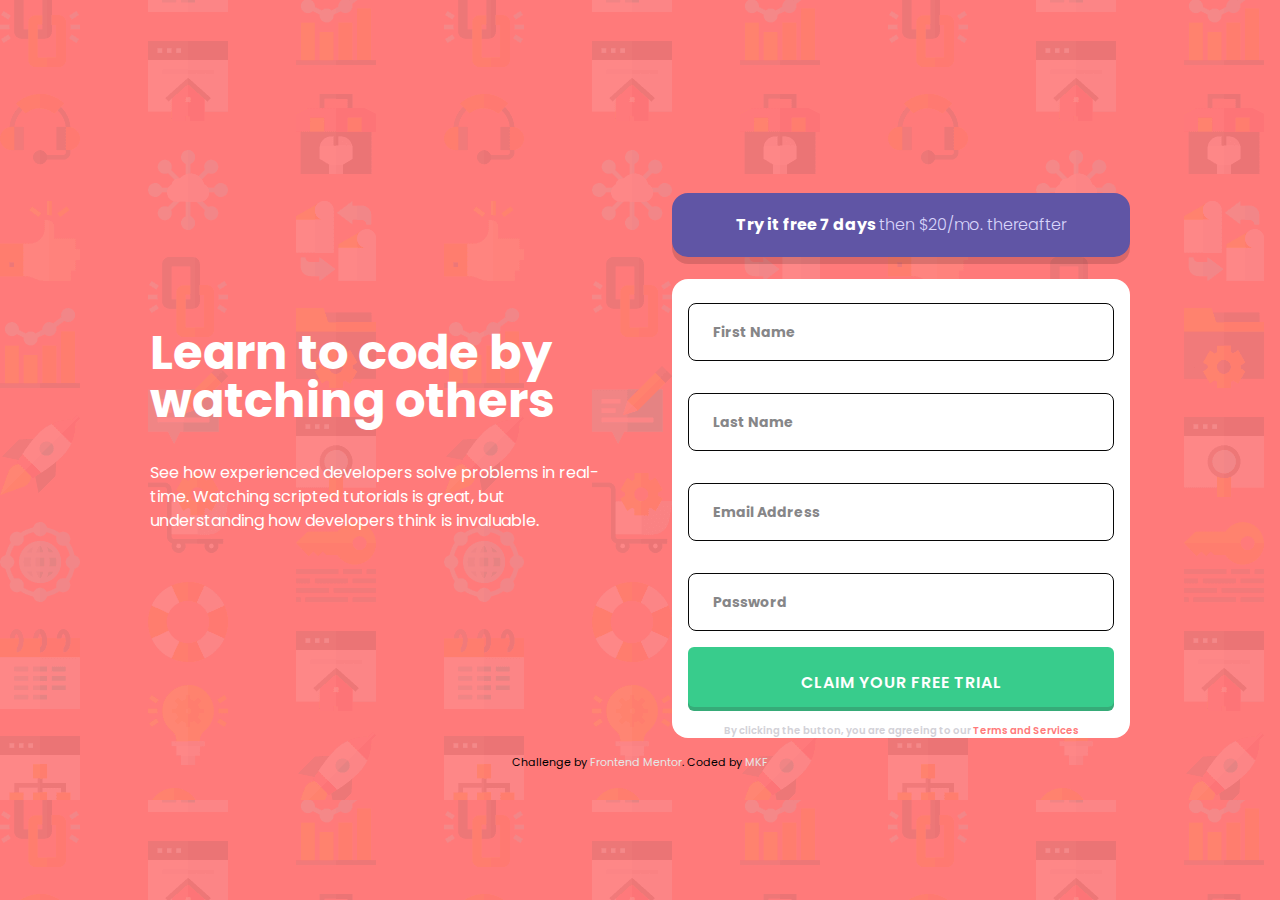
==== commit dcc3b094: "final solution with js completed" ====
--- a/index.html
+++ b/index.html
@@ -50,45 +50,72 @@
 
       <!-- --------------- Second div start here ----------------------------- -->
       <div class="flex-1">
-        <p class="bg-Blue text-white py-5 px-5 font-bold rounded-2xl mb-[22px]">
+        <p
+          class="bg-Blue text-white py-5 px-5 font-bold rounded-2xl mb-[22px] lg:text-center"
+        >
           Try it free 7 days
           <span class="text-[#d9d5fb] font-light"
             >then <br class="lg:hidden" />$20/mo. thereafter</span
           >
         </p>
         <form
-          action="/"
-          method="GET"
+          action="https://httpbin.org/post"
+          method="POST"
           class="min-h-[440px] bg-white rounded-2xl px-4"
+          novalidate
         >
-          <div class="relative">
-            <input type="text" placeholder="First Name" />
-            <p class="error-message">First name cannot be empty</p>
-            <img src="images/icon-error.svg" alt="error icon" class="absolute top-[38%] right-[2.75rem]"/>
-          </div>
-          <div class="relative"><input type="text" placeholder="Last Name" />
-            <p class="error-message">Last name cannot be empty</p>
-            <img src="images/icon-error.svg" alt="error icon" class="absolute top-[38%] right-[2.75rem]"/>
-          </div>
-          <div class="relative"><input type="email" placeholder="Email Address" />
-            <p class="error-message">Looks like this is not an email</p>
-            <img src="images/icon-error.svg" alt="error icon" class="absolute top-[38%] right-[2.75rem]"/>
-          </div>
-          <div class="relative"><input type="password" placeholder="Password" />
-          
-            <p class="error-message">Password cannot be empty</p>
-            <img src="images/icon-error.svg" alt="error icon" class="absolute top-[38%] right-[2.75rem]" id="last-error-icon"/>
-          </div>
-          <button
-            class="uppercase bg-Green rounded-md p-[0.75em] pt-[1.5em] text-white w-full mt-2 font-semibold tracking-wider mb-4"
-          >
-            Claim your free trial
-          </button>
-          <p class="text-[10px] text-[#d2d1d7] font-semibold text-center">
-            By clicking the button, you are agreeing to
-            <br class="lg:hidden" />our
-            <span class="text-Red">Terms and Services</span>
-          </p>
+          <fieldset>
+            <div class="relative">
+              <input type="text" placeholder="First Name"name="FirstName" />
+              <p class="error-message hidden">First name cannot be empty</p>
+              <img
+                src="images/icon-error.svg"
+                alt="error icon"
+                class="absolute top-[38%] right-[2.75rem] hidden"
+              />
+            </div>
+            <div class="relative">
+              <input type="text" placeholder="Last Name" name="LastName"/>
+              <p class="error-message hidden">Last name cannot be empty</p>
+              <img
+                src="images/icon-error.svg"
+                alt="error icon"
+                class="absolute top-[38%] right-[2.75rem] hidden"
+              />
+            </div>
+            <div class="relative">
+              <input type="email" placeholder="Email Address" name="Email"/>
+              <p class="error-message hidden">
+                Looks like this is not an email
+              </p>
+              <img
+                src="images/icon-error.svg"
+                alt="error icon"
+                class="absolute top-[38%] right-[2.75rem] hidden"
+              />
+            </div>
+            <div class="relative">
+              <input type="password" placeholder="Password" name="Password"/>
+
+              <p class="error-message hidden">Password cannot be empty</p>
+              <img
+                src="images/icon-error.svg"
+                alt="error icon"
+                class="absolute top-[38%] right-[2.75rem] hidden"
+                id="last-error-icon"
+              />
+            </div>
+            <button
+              class="uppercase bg-Green rounded-md p-[0.75em] pt-[1.5em] text-white w-full mt-2 font-semibold tracking-wider mb-4"
+            >
+              Claim your free trial
+            </button>
+            <p class="text-[10px] text-[#d2d1d7] font-semibold text-center">
+              By clicking the button, you are agreeing to
+              <br class="lg:hidden" />our
+              <span class="text-Red">Terms and Services</span>
+            </p>
+          </fieldset>
         </form>
       </div>
     </main>
@@ -101,5 +128,7 @@
         >. Coded by <a href="#">MKF</a>
       </p>
     </footer>
+
+    <script src="main.js"></script>
   </body>
 </html>
--- a/css/style.css
+++ b/css/style.css
@@ -574,6 +574,10 @@
   display: grid;
 }
 
+.hidden {
+  display: none;
+}
+
 .min-h-\[440px\] {
   min-height: 440px;
 }
@@ -711,7 +715,6 @@
 }
 
 .error-message {
-  display: none;
   border-width: 1px;
   border-style: solid;
   text-align: right;
@@ -723,10 +726,6 @@
   color: hsl(0 100% 74% / var(--tw-text-opacity));
 }
 
-[src="images/icon-error.svg"] {
-  display: none;
-}
-
 main div > p:first-child {
   box-shadow: 0px 7px 0px 0px #00000024;
 }
@@ -796,6 +795,10 @@
     text-align: left;
   }
 
+  .lg\:text-center {
+    text-align: center;
+  }
+
   .lg\:text-5xl {
     font-size: 3rem;
     line-height: 1;
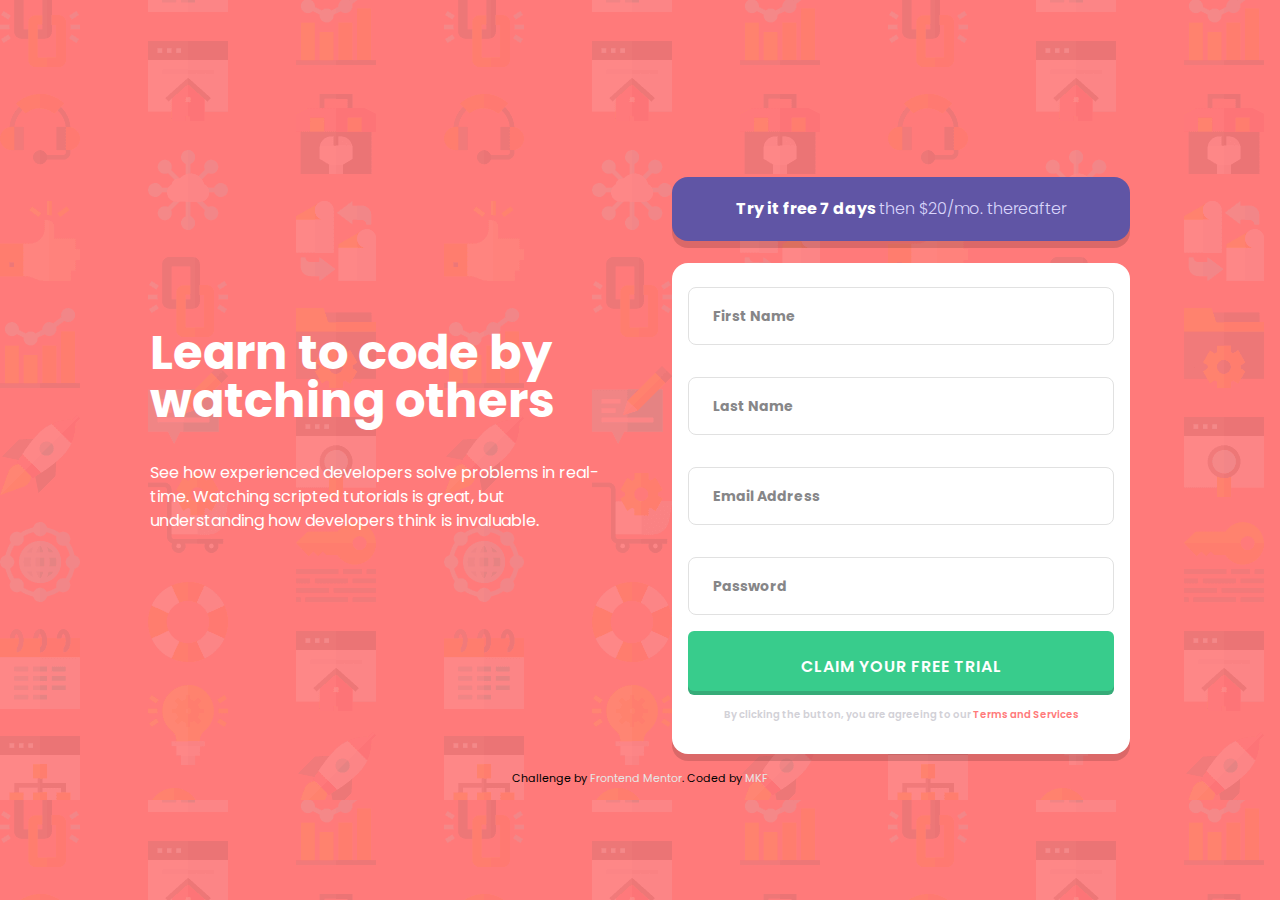
==== commit c485246b: "fix bottom margin + input field color + remove error message" ====
--- a/index.html
+++ b/index.html
@@ -110,7 +110,7 @@
             >
               Claim your free trial
             </button>
-            <p class="text-[10px] text-[#d2d1d7] font-semibold text-center">
+            <p class="text-[10px] text-[#d2d1d7] font-semibold text-center mb-8">
               By clicking the button, you are agreeing to
               <br class="lg:hidden" />our
               <span class="text-Red">Terms and Services</span>
--- a/css/style.css
+++ b/css/style.css
@@ -542,6 +542,10 @@
   margin-bottom: 1rem;
 }
 
+.mb-8 {
+  margin-bottom: 2rem;
+}
+
 .mb-9 {
   margin-bottom: 2.25rem;
 }
@@ -726,7 +730,8 @@
   color: hsl(0 100% 74% / var(--tw-text-opacity));
 }
 
-main div > p:first-child {
+main div > p:first-child,
+form {
   box-shadow: 0px 7px 0px 0px #00000024;
 }
 
@@ -735,10 +740,11 @@
   padding: 1em 1em;
   border: 1px solid rgb(199, 199, 199);
   border-radius: 8px;
-  /* border-color: #e1e1e1; */
-  border-color: #070707;
+  border-color: #e1e1e1;
   margin: 0.5em 0;
   width: 100%;
+  color: hsl(0, 100%, 74%);
+  font-weight: 700;
 }
 
 input::-moz-placeholder {
@@ -757,12 +763,16 @@
   margin-top: 1.5em;
 }
 
-input:focus{
+input:focus {
   outline-color: hsl(0, 100%, 74%);
 }
 
 button {
   box-shadow: 0 4px 0 0 hsl(154, 52%, 44%);
+}
+
+button:hover {
+  background-color: hsl(154, 65%, 68%);
 }
 
 @media (min-width: 1024px) {
@@ -809,4 +819,4 @@
   .xl\:gap-16 {
     gap: 4rem;
   }
-}+}
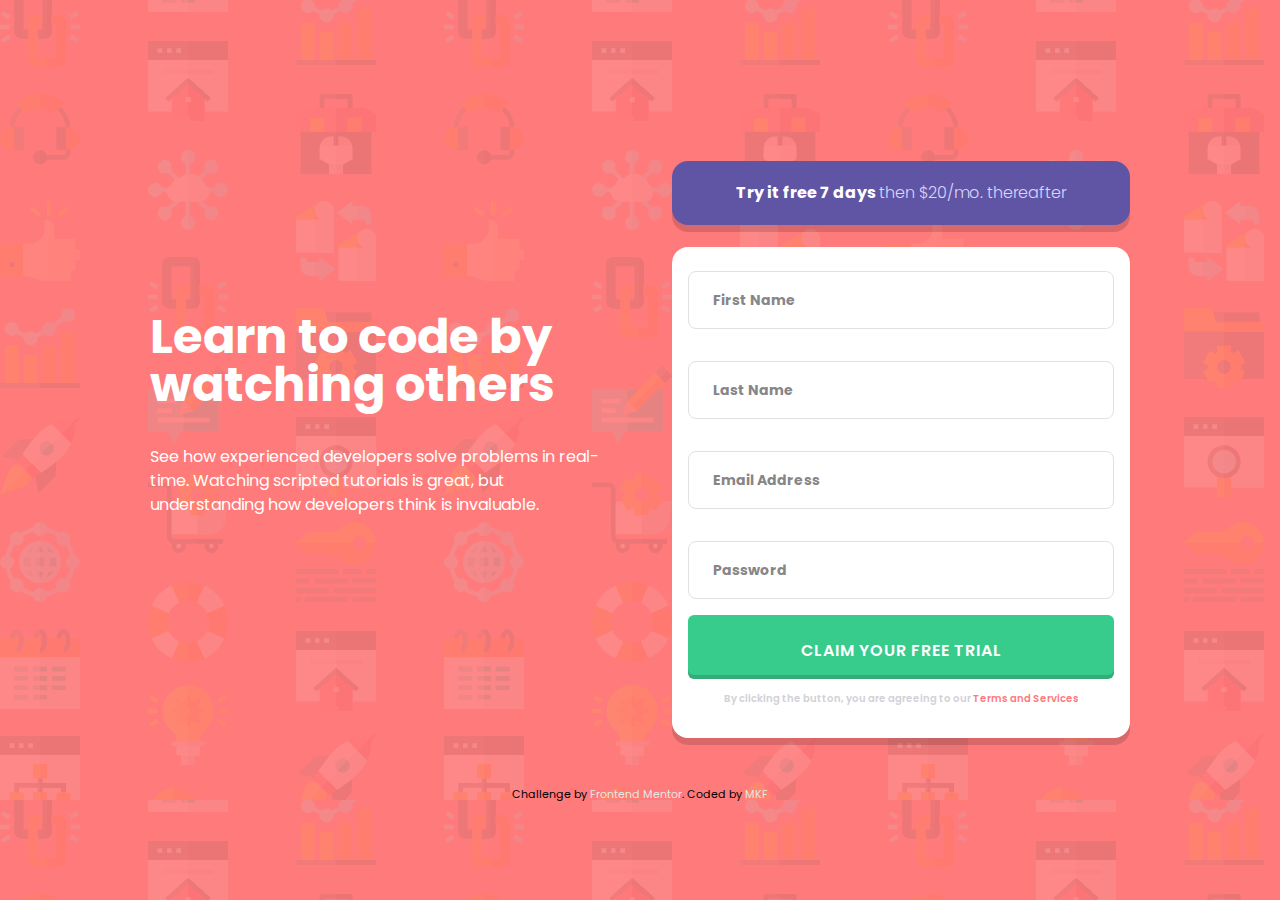
==== commit 67b07b05: "added md media query" ====
--- a/index.html
+++ b/index.html
@@ -34,7 +34,7 @@
     class="grid place-content-center min-h-screen bg-mobile-bg bg-Red lg:bg-desktop-bg"
   >
     <main
-      class="flex flex-col max-w-[328px] text-center mt-16 lg:flex-row lg:max-w-full lg:px-[150px] lg:text-left lg:items-center xl:gap-16"
+      class="flex flex-col max-w-[85%] text-center mt-16 xl:flex-row xl:max-w-full xl:px-[150px] xl:text-left xl:items-center xl:gap-16 mx-auto"
     >
       <!-- -------------- First div start here ------------------------------- -->
       <div class="flex-1">
@@ -55,7 +55,7 @@
         >
           Try it free 7 days
           <span class="text-[#d9d5fb] font-light"
-            >then <br class="lg:hidden" />$20/mo. thereafter</span
+            >then <br class="sm:hidden" />$20/mo. thereafter</span
           >
         </p>
         <form
@@ -66,7 +66,7 @@
         >
           <fieldset>
             <div class="relative">
-              <input type="text" placeholder="First Name"name="FirstName" />
+              <input type="text" placeholder="First Name" name="FirstName" />
               <p class="error-message hidden">First name cannot be empty</p>
               <img
                 src="images/icon-error.svg"
@@ -75,7 +75,7 @@
               />
             </div>
             <div class="relative">
-              <input type="text" placeholder="Last Name" name="LastName"/>
+              <input type="text" placeholder="Last Name" name="LastName" />
               <p class="error-message hidden">Last name cannot be empty</p>
               <img
                 src="images/icon-error.svg"
@@ -84,7 +84,7 @@
               />
             </div>
             <div class="relative">
-              <input type="email" placeholder="Email Address" name="Email"/>
+              <input type="email" placeholder="Email Address" name="Email" />
               <p class="error-message hidden">
                 Looks like this is not an email
               </p>
@@ -95,7 +95,7 @@
               />
             </div>
             <div class="relative">
-              <input type="password" placeholder="Password" name="Password"/>
+              <input type="password" placeholder="Password" name="Password" />
 
               <p class="error-message hidden">Password cannot be empty</p>
               <img
@@ -110,7 +110,9 @@
             >
               Claim your free trial
             </button>
-            <p class="text-[10px] text-[#d2d1d7] font-semibold text-center mb-8">
+            <p
+              class="text-[10px] text-[#d2d1d7] font-semibold text-center mb-8"
+            >
               By clicking the button, you are agreeing to
               <br class="lg:hidden" />our
               <span class="text-Red">Terms and Services</span>
@@ -120,7 +122,7 @@
       </div>
     </main>
 
-    <footer class="mt-4">
+    <footer class="mt-12">
       <p class="attribution">
         Challenge by
         <a href="https://www.frontendmentor.io?ref=challenge" target="_blank"
--- a/css/style.css
+++ b/css/style.css
@@ -538,6 +538,19 @@
   top: 38%;
 }
 
+.bottom-0 {
+  bottom: 0px;
+}
+
+.bottom-8 {
+  bottom: 2rem;
+}
+
+.mx-auto {
+  margin-left: auto;
+  margin-right: auto;
+}
+
 .mb-4 {
   margin-bottom: 1rem;
 }
@@ -570,6 +583,14 @@
   margin-top: 1rem;
 }
 
+.-mt-36 {
+  margin-top: -9rem;
+}
+
+.mt-12 {
+  margin-top: 3rem;
+}
+
 .flex {
   display: flex;
 }
@@ -596,6 +617,10 @@
 
 .max-w-\[328px\] {
   max-width: 328px;
+}
+
+.max-w-\[85\%\] {
+  max-width: 85%;
 }
 
 .flex-1 {
@@ -775,6 +800,12 @@
   background-color: hsl(154, 65%, 68%);
 }
 
+@media (min-width: 640px) {
+  .sm\:hidden {
+    display: none;
+  }
+}
+
 @media (min-width: 1024px) {
   .lg\:hidden {
     display: none;
@@ -816,7 +847,28 @@
 }
 
 @media (min-width: 1280px) {
+  .xl\:max-w-full {
+    max-width: 100%;
+  }
+
+  .xl\:flex-row {
+    flex-direction: row;
+  }
+
+  .xl\:items-center {
+    align-items: center;
+  }
+
   .xl\:gap-16 {
     gap: 4rem;
   }
-}
+
+  .xl\:px-\[150px\] {
+    padding-left: 150px;
+    padding-right: 150px;
+  }
+
+  .xl\:text-left {
+    text-align: left;
+  }
+}
